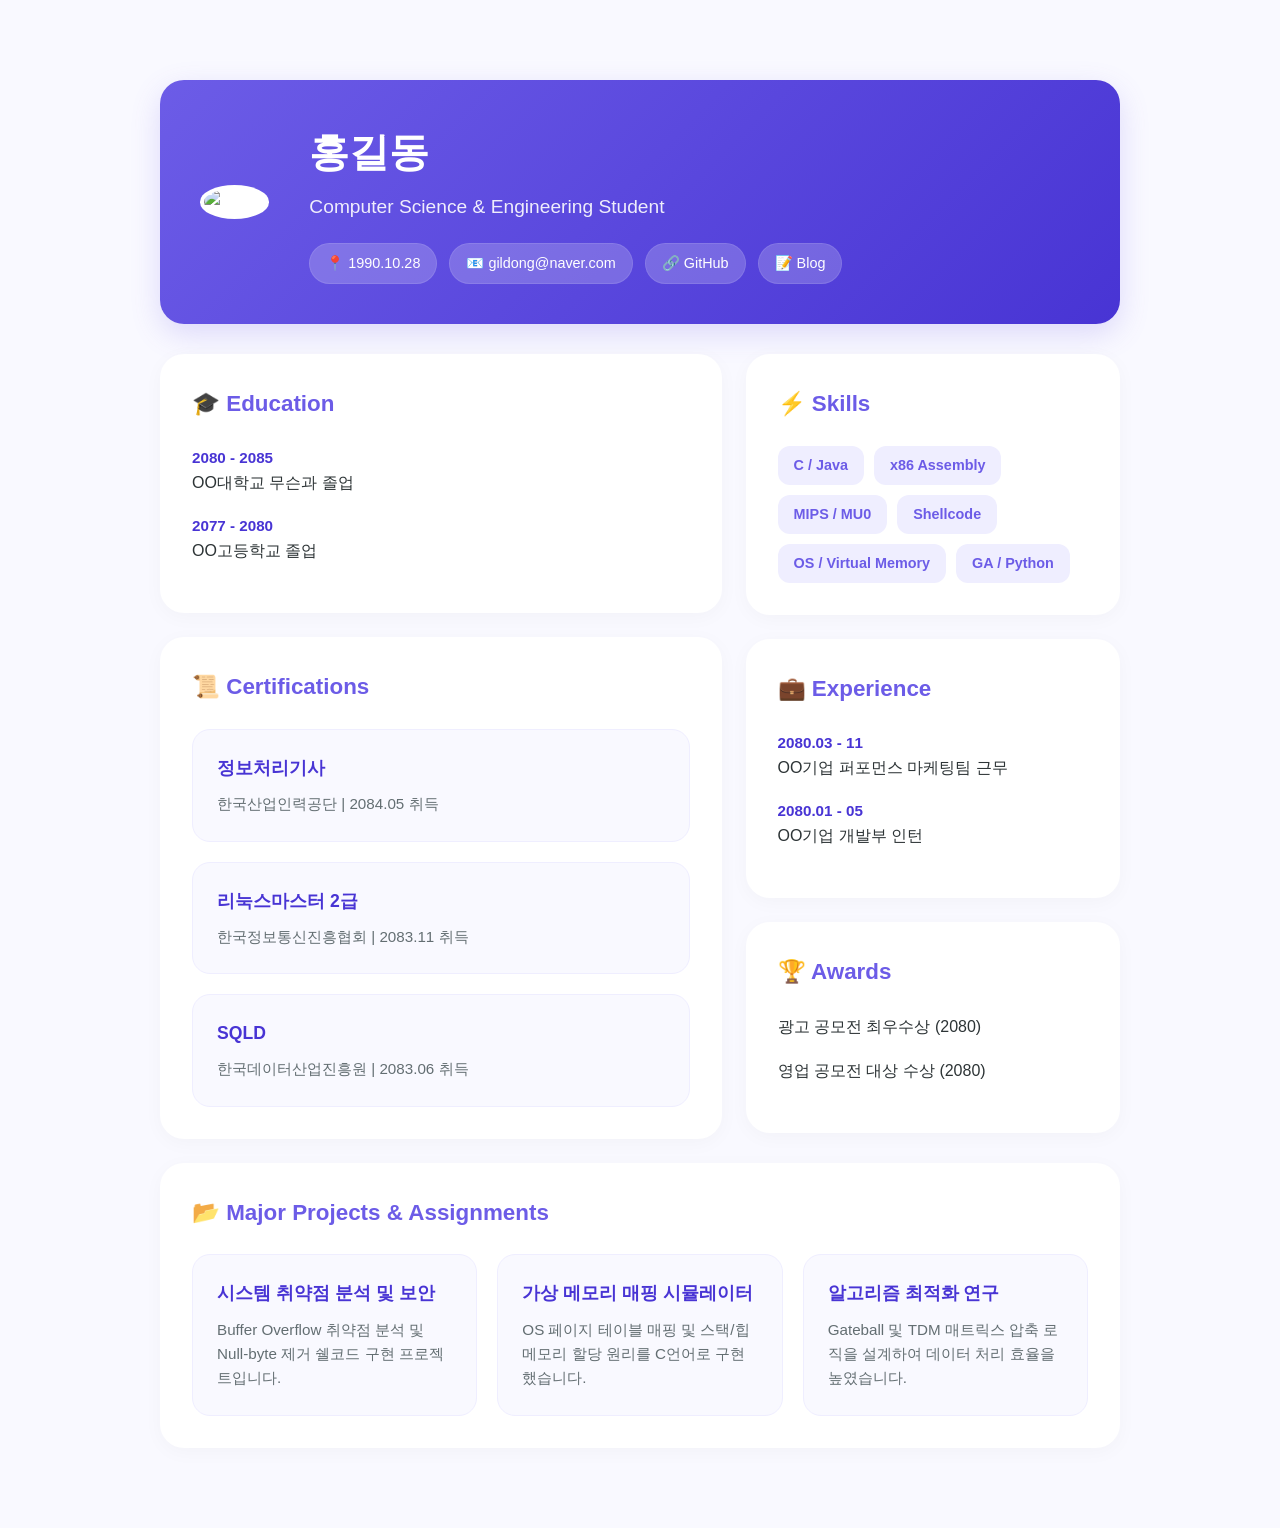
==== index.html @ 8fa71505 "v2" ====
<!doctype html>
<html lang="ko">
  <head>
    <meta charset="UTF-8" />
    <meta name="viewport" content="width=device-width, initial-scale=1.0" />
    <title>Dev Portfolio - Purple Edition</title>
    <link rel="stylesheet" href="Portfolio.css" />
  </head>
  <body>
    <main class="wrapper">
      <section class="profile-card">
        <div class="profile-img">
          <img src="https://via.placeholder.com/150" alt="Profile" />
        </div>
        <div class="profile-details">
          <h1>홍길동</h1>
          <p class="subtitle">Computer Science & Engineering Student</p>
          <div class="contact-tags">
            <span class="contact-link" style="cursor: default"
              >📍 1990.10.28</span
            >
            <a href="mailto:gildong@naver.com" class="contact-link"
              >📧 gildong@naver.com</a
            >
            <a
              href="https://github.com/gildong"
              target="_blank"
              class="contact-link"
              >🔗 GitHub</a
            >
            <a
              href="https://blog.naver.com/gildong"
              target="_blank"
              class="contact-link"
              >📝 Blog</a
            >
          </div>
        </div>
      </section>

      <div class="content-grid">
        <div class="grid-item">
          <section class="info-block">
            <h2>🎓 Education</h2>
            <ul class="list">
              <li>
                <span class="date">2080 - 2085</span>
                <span class="text">OO대학교 무슨과 졸업</span>
              </li>
              <li>
                <span class="date">2077 - 2080</span>
                <span class="text">OO고등학교 졸업</span>
              </li>
            </ul>
          </section>

          <section class="info-block">
            <h2>📜 Certifications</h2>
            <div class="card-container">
              <div class="item-card">
                <h3>정보처리기사</h3>
                <p>한국산업인력공단 | 2084.05 취득</p>
              </div>
              <div class="item-card">
                <h3>리눅스마스터 2급</h3>
                <p>한국정보통신진흥협회 | 2083.11 취득</p>
              </div>
              <div class="item-card">
                <h3>SQLD</h3>
                <p>한국데이터산업진흥원 | 2083.06 취득</p>
              </div>
            </div>
          </section>
        </div>

        <div class="grid-item">
          <section class="info-block">
            <h2>⚡ Skills</h2>
            <div class="skill-tags">
              <span class="tag">C / Java</span>
              <span class="tag">x86 Assembly</span>
              <span class="tag">MIPS / MU0</span>
              <span class="tag">Shellcode</span>
              <span class="tag">OS / Virtual Memory</span>
              <span class="tag">GA / Python</span>
            </div>
          </section>

          <section class="info-block">
            <h2>💼 Experience</h2>
            <ul class="list">
              <li>
                <span class="date">2080.03 - 11</span>
                <span class="text">OO기업 퍼포먼스 마케팅팀 근무</span>
              </li>
              <li>
                <span class="date">2080.01 - 05</span>
                <span class="text">OO기업 개발부 인턴</span>
              </li>
            </ul>
          </section>

          <section class="info-block">
            <h2>🏆 Awards</h2>
            <ul class="list">
              <li>
                <span class="text">광고 공모전 최우수상 (2080)</span>
              </li>
              <li>
                <span class="text">영업 공모전 대상 수상 (2080)</span>
              </li>
            </ul>
          </section>
        </div>
      </div>

      <section class="info-block">
        <h2>📂 Major Projects & Assignments</h2>
        <div class="card-container">
          <div class="item-card">
            <h3>시스템 취약점 분석 및 보안</h3>
            <p>
              Buffer Overflow 취약점 분석 및 Null-byte 제거 쉘코드 구현
              프로젝트입니다.
            </p>
          </div>
          <div class="item-card">
            <h3>가상 메모리 매핑 시뮬레이터</h3>
            <p>
              OS 페이지 테이블 매핑 및 스택/힙 메모리 할당 원리를 C언어로
              구현했습니다.
            </p>
          </div>
          <div class="item-card">
            <h3>알고리즘 최적화 연구</h3>
            <p>
              Gateball 및 TDM 매트릭스 압축 로직을 설계하여 데이터 처리 효율을
              높였습니다.
            </p>
          </div>
        </div>
      </section>
    </main>
  </body>
</html>
---- Portfolio.css ----
/* 변수 설정: 보라색 테마 */
:root {
  --primary-purple: #6c5ce7;
  --dark-purple: #4834d4;
  --light-purple: #efeeff;
  --bg-color: #f9f9ff;
  --card-bg: #ffffff;
  --text-main: #2d3436;
  --text-sub: #636e72;
  --white: #ffffff;
}

* {
  margin: 0;
  padding: 0;
  box-sizing: border-box;
}

body {
  background-color: var(--bg-color);
  color: var(--text-main);
  font-family:
    'Pretendard',
    -apple-system,
    sans-serif;
  line-height: 1.6;
}

.wrapper {
  max-width: 1000px;
  margin: 60px auto;
  padding: 20px;
}

/* 프로필 카드 섹션 */
.profile-card {
  background: linear-gradient(
    135deg,
    var(--primary-purple),
    var(--dark-purple)
  );
  border-radius: 24px;
  padding: 40px;
  display: flex;
  align-items: center;
  gap: 40px;
  color: var(--white);
  margin-bottom: 30px;
  box-shadow: 0 10px 30px rgba(108, 92, 231, 0.2);
}

.profile-img {
  flex-shrink: 0;
}

.profile-img img {
  width: 150px;
  height: 150px;
  border-radius: 50%;
  border: 4px solid rgba(255, 255, 255, 0.3);
  object-fit: cover;
  background-color: var(--white);
}

.profile-details h1 {
  font-size: 2.5rem;
  margin-bottom: 8px;
}

.subtitle {
  font-size: 1.2rem;
  opacity: 0.9;
  margin-bottom: 20px;
}

/* 클릭 가능한 링크 스타일 */
.contact-tags {
  display: flex;
  flex-wrap: wrap;
  gap: 12px;
}

.contact-link {
  background: rgba(255, 255, 255, 0.2);
  color: var(--white);
  padding: 8px 16px;
  border-radius: 30px;
  font-size: 0.9rem;
  text-decoration: none;
  transition: all 0.3s ease;
  display: flex;
  align-items: center;
  gap: 8px;
  border: 1px solid rgba(255, 255, 255, 0.1);
}

.contact-link:hover {
  background: var(--white);
  color: var(--primary-purple);
  transform: translateY(-2px);
}

/* 그리드 레이아웃 */
.content-grid {
  display: grid;
  grid-template-columns: 1.5fr 1fr;
  gap: 24px;
  margin-bottom: 24px;
}

.grid-item {
  display: flex;
  flex-direction: column;
  gap: 24px;
}

.info-block {
  background: var(--card-bg);
  padding: 32px;
  border-radius: 24px;
  box-shadow: 0 4px 20px rgba(0, 0, 0, 0.03);
}

.info-block h2 {
  font-size: 1.4rem;
  color: var(--primary-purple);
  margin-bottom: 24px;
  display: flex;
  align-items: center;
  gap: 12px;
}

/* 리스트 스타일 */
.list {
  list-style: none;
}

.list li {
  margin-bottom: 18px;
  display: flex;
  flex-direction: column;
}

.list .date {
  font-weight: bold;
  color: var(--dark-purple);
  font-size: 0.95rem;
}

.list .text {
  color: var(--text-main);
  font-size: 1rem;
}

/* 스킬 태그 */
.skill-tags {
  display: flex;
  flex-wrap: wrap;
  gap: 10px;
}

.tag {
  background-color: var(--light-purple);
  color: var(--primary-purple);
  padding: 8px 16px;
  border-radius: 12px;
  font-weight: bold;
  font-size: 0.9rem;
}

/* 프로젝트 및 자격증 카드 */
.card-container {
  display: grid;
  grid-template-columns: repeat(auto-fit, minmax(280px, 1fr));
  gap: 20px;
}

.item-card {
  background-color: var(--bg-color);
  padding: 24px;
  border-radius: 18px;
  border: 1px solid var(--light-purple);
  transition: all 0.3s ease;
}

.item-card:hover {
  transform: translateY(-5px);
  border-color: var(--primary-purple);
  box-shadow: 0 8px 15px rgba(108, 92, 231, 0.1);
}

.item-card h3 {
  font-size: 1.1rem;
  margin-bottom: 10px;
  color: var(--dark-purple);
}

.item-card p {
  font-size: 0.95rem;
  color: var(--text-sub);
}

/* 모바일 & 태블릿 반응형 */
@media screen and (max-width: 768px) {
  .wrapper {
    margin: 20px auto;
  }

  .profile-card {
    flex-direction: column;
    text-align: center;
    padding: 40px 20px;
  }

  .contact-tags {
    justify-content: center;
  }

  .content-grid {
    grid-template-columns: 1fr;
  }

  .info-block {
    text-align: center;
  }

  .list li {
    align-items: center;
  }

  .skill-tags {
    justify-content: center;
  }
}
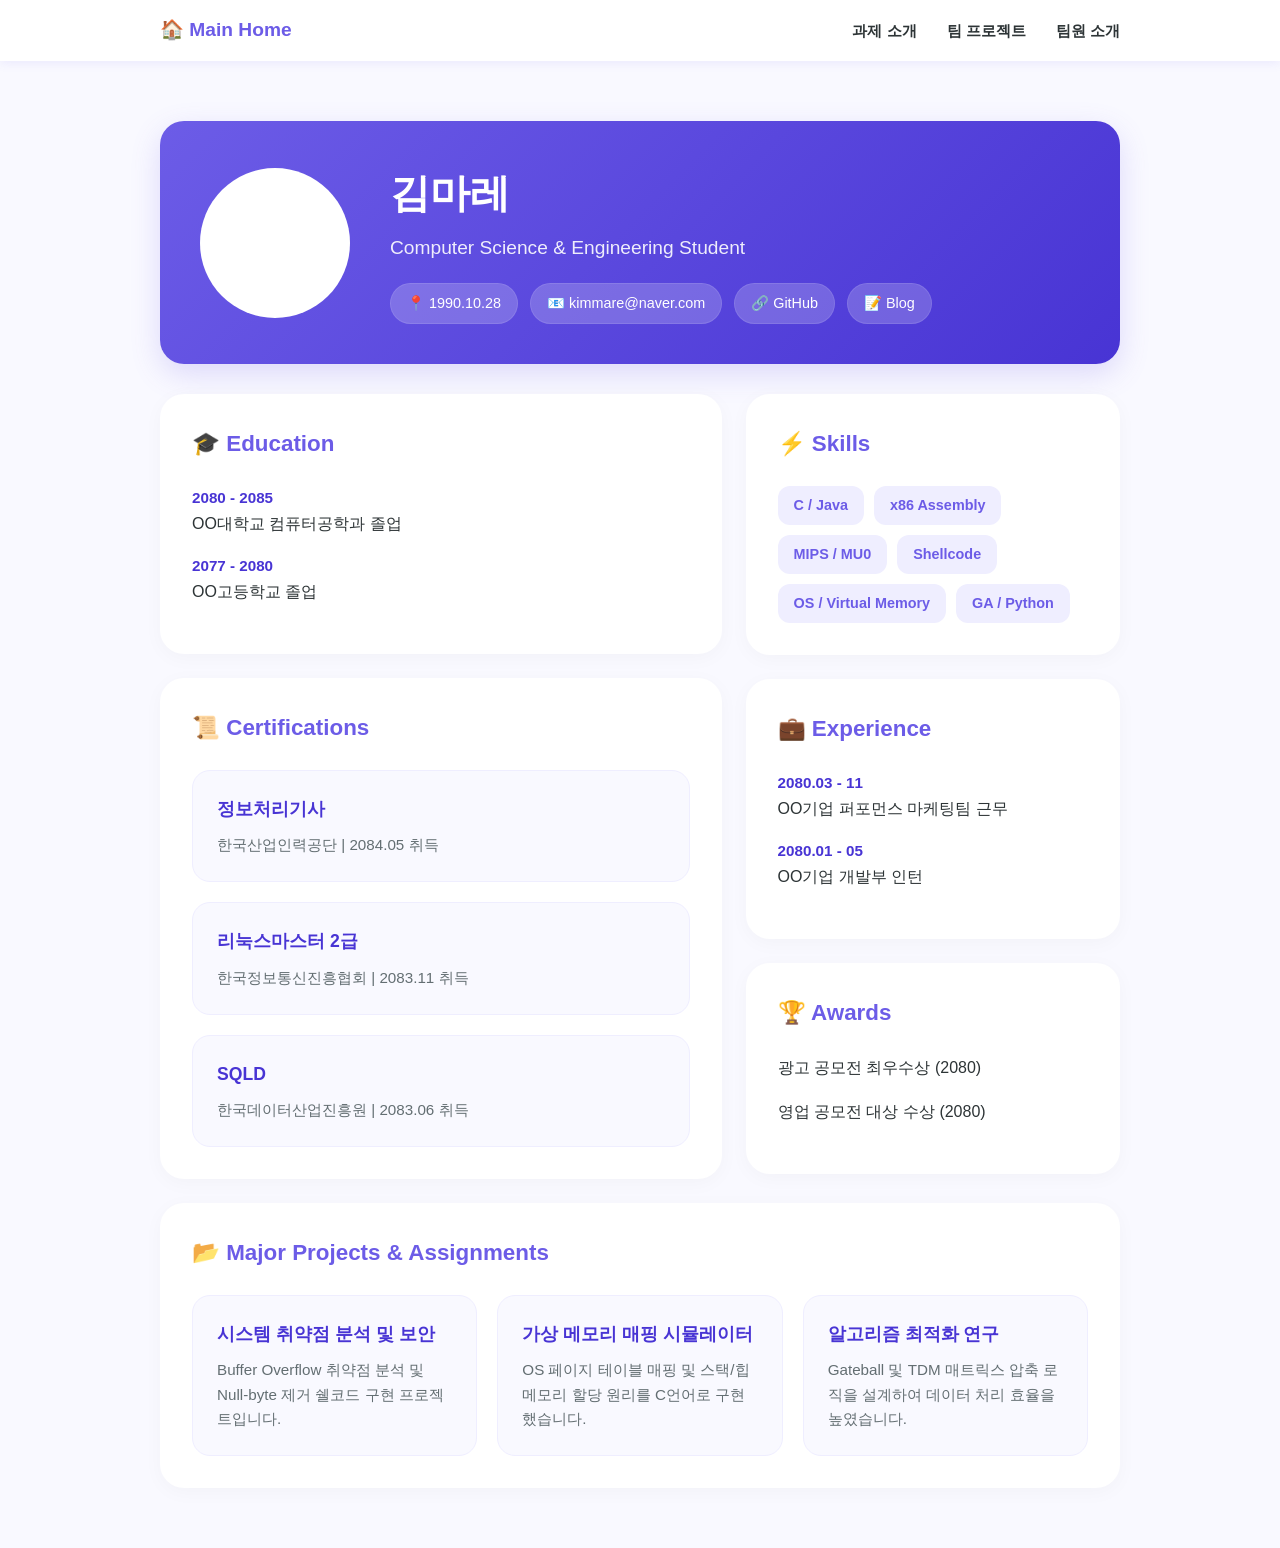
==== commit d12f560e: "v3" ====
--- a/index.html
+++ b/index.html
@@ -4,32 +4,45 @@
     <meta charset="UTF-8" />
     <meta name="viewport" content="width=device-width, initial-scale=1.0" />
     <title>Dev Portfolio - Purple Edition</title>
-    <link rel="stylesheet" href="Portfolio.css" />
+    <link rel="stylesheet" href="style.css" />
   </head>
   <body>
+    <header class="top-nav">
+      <div class="nav-container">
+        <div class="nav-left">
+          <a href="index.html" class="logo">🏠 Main Home</a>
+        </div>
+        <ul class="nav-right">
+          <li><a href="assignments.html">과제 소개</a></li>
+          <li><a href="project.html">팀 프로젝트</a></li>
+          <li><a href="team.html">팀원 소개</a></li>
+        </ul>
+      </div>
+    </header>
+
     <main class="wrapper">
       <section class="profile-card">
         <div class="profile-img">
           <img src="https://via.placeholder.com/150" alt="Profile" />
         </div>
         <div class="profile-details">
-          <h1>홍길동</h1>
+          <h1>김마레</h1>
           <p class="subtitle">Computer Science & Engineering Student</p>
           <div class="contact-tags">
             <span class="contact-link" style="cursor: default"
               >📍 1990.10.28</span
             >
-            <a href="mailto:gildong@naver.com" class="contact-link"
-              >📧 gildong@naver.com</a
+            <a href="mailto:kimmare@naver.com" class="contact-link"
+              >📧 kimmare@naver.com</a
             >
             <a
-              href="https://github.com/gildong"
+              href="https://github.com/kimmare"
               target="_blank"
               class="contact-link"
               >🔗 GitHub</a
             >
             <a
-              href="https://blog.naver.com/gildong"
+              href="https://blog.naver.com/kimmare"
               target="_blank"
               class="contact-link"
               >📝 Blog</a
@@ -45,7 +58,7 @@
             <ul class="list">
               <li>
                 <span class="date">2080 - 2085</span>
-                <span class="text">OO대학교 무슨과 졸업</span>
+                <span class="text">OO대학교 컴퓨터공학과 졸업</span>
               </li>
               <li>
                 <span class="date">2077 - 2080</span>
--- a/style.css
+++ b/style.css
@@ -0,0 +1,342 @@
+/* 변수 설정: 보라색 테마 */
+:root {
+  --primary-purple: #6c5ce7;
+  --dark-purple: #4834d4;
+  --light-purple: #efeeff;
+  --bg-color: #f9f9ff;
+  --card-bg: #ffffff;
+  --text-main: #2d3436;
+  --text-sub: #636e72;
+  --white: #ffffff;
+}
+
+* {
+  margin: 0;
+  padding: 0;
+  box-sizing: border-box;
+}
+
+body {
+  background-color: var(--bg-color);
+  color: var(--text-main);
+  font-family:
+    'Pretendard',
+    -apple-system,
+    sans-serif;
+  line-height: 1.6;
+}
+
+/* =========================================
+   상단 네비게이션 바 스타일
+========================================= */
+.top-nav {
+  background-color: var(--card-bg);
+  box-shadow: 0 2px 10px rgba(108, 92, 231, 0.1);
+  position: sticky;
+  top: 0;
+  z-index: 1000;
+}
+
+.nav-container {
+  max-width: 1000px;
+  margin: 0 auto;
+  padding: 15px 20px;
+  display: flex;
+  justify-content: space-between;
+  align-items: center;
+}
+
+.logo {
+  font-size: 1.2rem;
+  font-weight: 800;
+  color: var(--primary-purple);
+  text-decoration: none;
+  transition: color 0.3s;
+}
+
+.logo:hover {
+  color: var(--dark-purple);
+}
+
+.nav-right {
+  display: flex;
+  gap: 30px;
+  list-style: none;
+}
+
+.nav-right a {
+  text-decoration: none;
+  color: var(--text-main);
+  font-weight: 600;
+  font-size: 0.95rem;
+  transition: color 0.3s ease;
+}
+
+.nav-right a:hover {
+  color: var(--primary-purple);
+}
+
+/* =========================================
+   메인 콘텐츠 스타일
+========================================= */
+.wrapper {
+  max-width: 1000px;
+  margin: 40px auto;
+  padding: 20px;
+}
+
+/* 프로필 카드 섹션 (수정됨: 이미지 찌그러짐 방지) */
+.profile-card {
+  background: linear-gradient(
+    135deg,
+    var(--primary-purple),
+    var(--dark-purple)
+  );
+  border-radius: 24px;
+  padding: 40px;
+  display: flex;
+  align-items: center;
+  gap: 40px;
+  color: var(--white);
+  margin-bottom: 30px;
+  box-shadow: 0 10px 30px rgba(108, 92, 231, 0.2);
+}
+
+.profile-img {
+  flex-shrink: 0;
+  width: 150px;
+  height: 150px;
+}
+
+.profile-img img {
+  width: 100%;
+  height: 100%;
+  border-radius: 50%; /* 완벽한 동그라미 */
+  border: 4px solid rgba(255, 255, 255, 0.3);
+  object-fit: cover;
+  background-color: var(--white);
+  display: block;
+}
+
+.profile-details h1 {
+  font-size: 2.5rem;
+  margin-bottom: 8px;
+}
+
+.subtitle {
+  font-size: 1.2rem;
+  opacity: 0.9;
+  margin-bottom: 20px;
+}
+
+.contact-tags {
+  display: flex;
+  flex-wrap: wrap;
+  gap: 12px;
+}
+
+.contact-link {
+  background: rgba(255, 255, 255, 0.2);
+  color: var(--white);
+  padding: 8px 16px;
+  border-radius: 30px;
+  font-size: 0.9rem;
+  text-decoration: none;
+  transition: all 0.3s ease;
+  display: flex;
+  align-items: center;
+  gap: 8px;
+  border: 1px solid rgba(255, 255, 255, 0.1);
+}
+
+.contact-link:hover {
+  background: var(--white);
+  color: var(--primary-purple);
+  transform: translateY(-2px);
+}
+
+/* 그리드 레이아웃 */
+.content-grid {
+  display: grid;
+  grid-template-columns: 1.5fr 1fr;
+  gap: 24px;
+  margin-bottom: 24px;
+}
+
+.grid-item {
+  display: flex;
+  flex-direction: column;
+  gap: 24px;
+}
+
+.info-block {
+  background: var(--card-bg);
+  padding: 32px;
+  border-radius: 24px;
+  box-shadow: 0 4px 20px rgba(0, 0, 0, 0.03);
+}
+
+.info-block.full-width {
+  grid-column: 1 / -1;
+}
+
+.info-block h2 {
+  font-size: 1.4rem;
+  color: var(--primary-purple);
+  margin-bottom: 24px;
+  display: flex;
+  align-items: center;
+  gap: 12px;
+}
+
+.list {
+  list-style: none;
+}
+
+.list li {
+  margin-bottom: 18px;
+  display: flex;
+  flex-direction: column;
+}
+
+.list .date {
+  font-weight: bold;
+  color: var(--dark-purple);
+  font-size: 0.95rem;
+}
+
+.list .text {
+  color: var(--text-main);
+  font-size: 1rem;
+}
+
+.skill-tags {
+  display: flex;
+  flex-wrap: wrap;
+  gap: 10px;
+}
+
+.tag {
+  background-color: var(--light-purple);
+  color: var(--primary-purple);
+  padding: 8px 16px;
+  border-radius: 12px;
+  font-weight: bold;
+  font-size: 0.9rem;
+}
+
+/* 프로젝트 및 카드 컴포넌트 */
+.card-container {
+  display: grid;
+  grid-template-columns: repeat(auto-fit, minmax(280px, 1fr));
+  gap: 20px;
+}
+
+.item-card {
+  background-color: var(--bg-color);
+  padding: 24px;
+  border-radius: 18px;
+  border: 1px solid var(--light-purple);
+  transition: all 0.3s ease;
+  display: flex;
+  flex-direction: column;
+  height: 100%;
+}
+
+.item-card:hover {
+  transform: translateY(-5px);
+  border-color: var(--primary-purple);
+  box-shadow: 0 8px 15px rgba(108, 92, 231, 0.1);
+}
+
+.item-card h3 {
+  font-size: 1.1rem;
+  margin-bottom: 10px;
+  color: var(--dark-purple);
+}
+
+.item-card p {
+  font-size: 0.95rem;
+  color: var(--text-sub);
+  flex-grow: 1;
+}
+
+/* 팀원 카드 전용 스타일 */
+.team-card {
+  align-items: center;
+  text-align: center;
+}
+
+.team-card img {
+  width: 100px;
+  height: 100px;
+  border-radius: 50%;
+  margin-bottom: 15px;
+  object-fit: cover;
+  border: 3px solid var(--light-purple);
+}
+
+/* 버튼 스타일 */
+.btn {
+  display: inline-block;
+  padding: 10px 20px;
+  background-color: var(--primary-purple);
+  color: white;
+  text-decoration: none;
+  border-radius: 8px;
+  font-weight: bold;
+  text-align: center;
+  margin-top: 15px;
+  transition: background-color 0.3s;
+}
+
+.btn:hover {
+  background-color: var(--dark-purple);
+}
+
+/* =========================================
+   모바일 & 태블릿 반응형 처리
+========================================= */
+@media screen and (max-width: 768px) {
+  .nav-container {
+    flex-direction: column;
+    gap: 15px;
+    padding: 15px;
+  }
+
+  .nav-right {
+    gap: 15px;
+    flex-wrap: wrap;
+    justify-content: center;
+  }
+
+  .wrapper {
+    margin: 20px auto;
+  }
+
+  .profile-card {
+    flex-direction: column;
+    text-align: center;
+    padding: 40px 20px;
+  }
+
+  .contact-tags {
+    justify-content: center;
+  }
+
+  .content-grid {
+    grid-template-columns: 1fr;
+  }
+
+  .info-block {
+    text-align: center;
+  }
+
+  .list li {
+    align-items: center;
+  }
+
+  .skill-tags {
+    justify-content: center;
+  }
+}
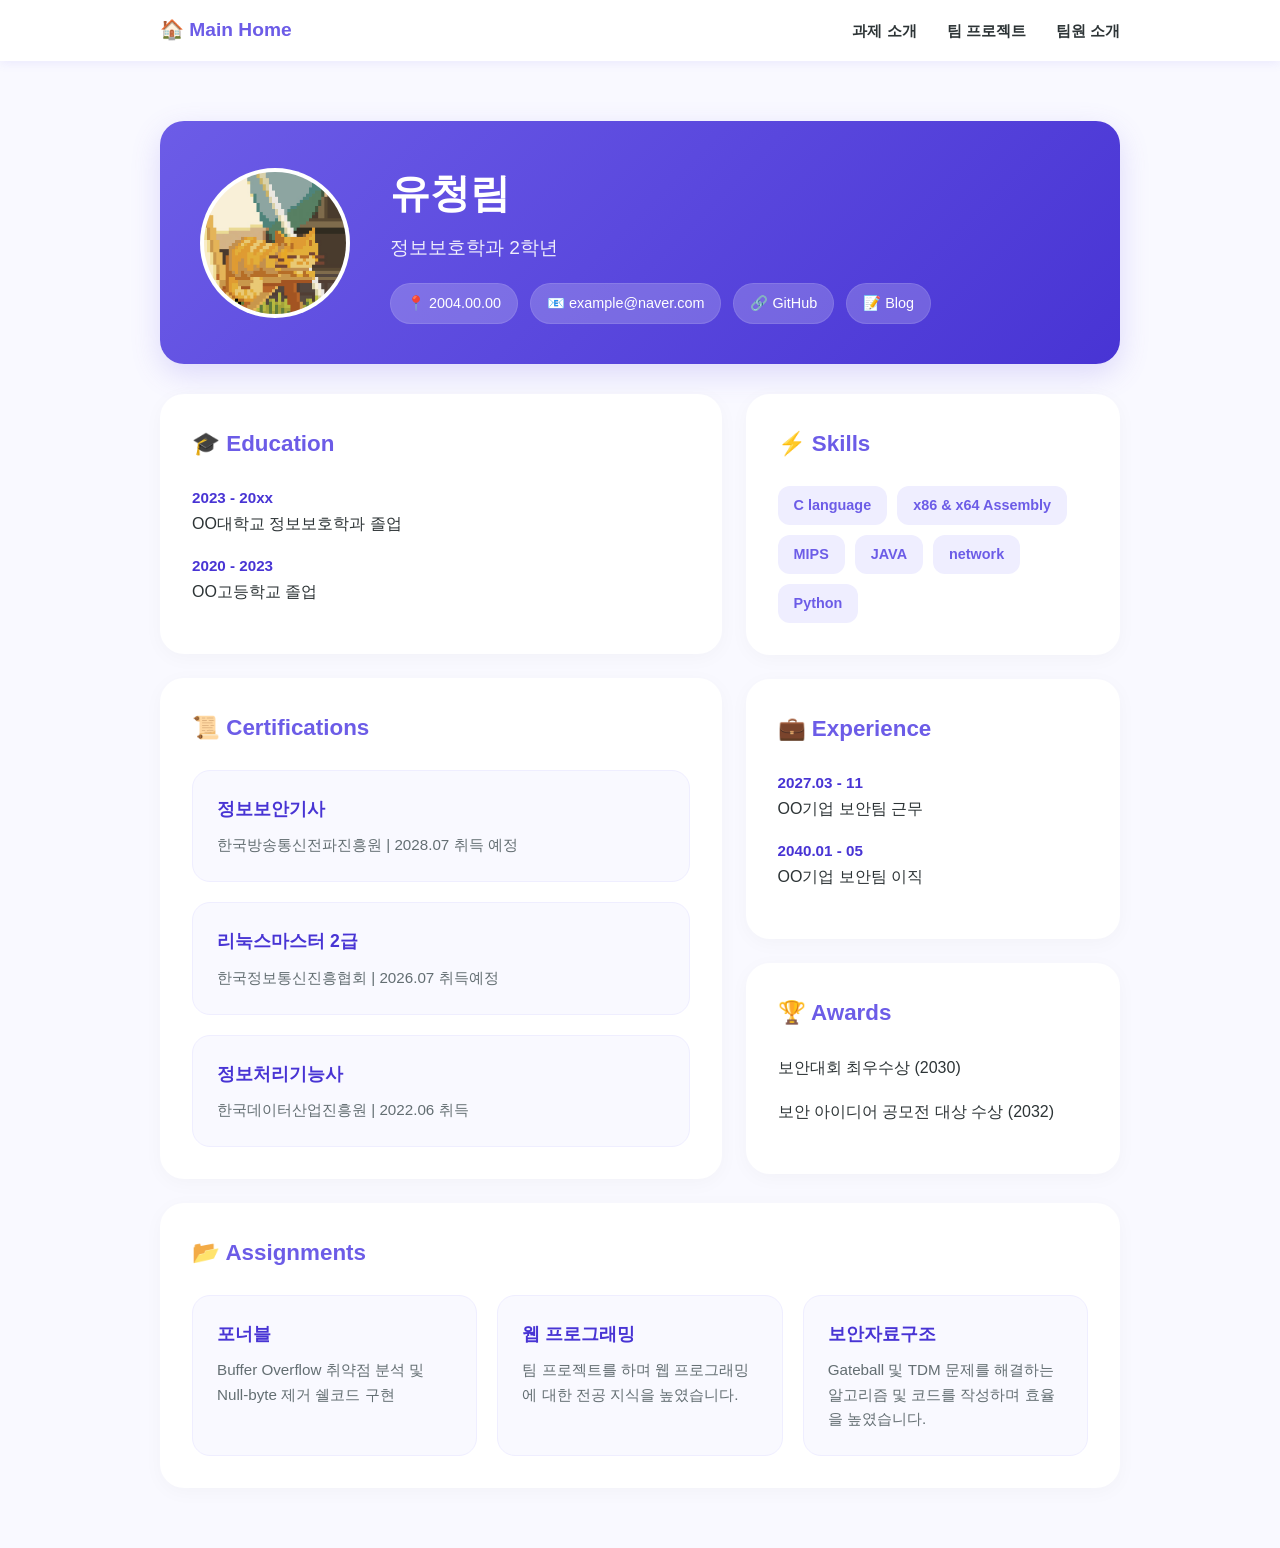
==== commit 073ce902: "v4" ====
--- a/index.html
+++ b/index.html
@@ -23,26 +23,26 @@
     <main class="wrapper">
       <section class="profile-card">
         <div class="profile-img">
-          <img src="https://via.placeholder.com/150" alt="Profile" />
+          <img src="profile.jpg" alt="Profile" />
         </div>
         <div class="profile-details">
-          <h1>김마레</h1>
-          <p class="subtitle">Computer Science & Engineering Student</p>
+          <h1>유청림</h1>
+          <p class="subtitle">정보보호학과 2학년</p>
           <div class="contact-tags">
             <span class="contact-link" style="cursor: default"
-              >📍 1990.10.28</span
+              >📍 2004.00.00</span
             >
-            <a href="mailto:kimmare@naver.com" class="contact-link"
-              >📧 kimmare@naver.com</a
+            <a href="mailto:example@naver.com" class="contact-link"
+              >📧 example@naver.com</a
             >
             <a
-              href="https://github.com/kimmare"
+              href="https://github.com/Rocheong"
               target="_blank"
               class="contact-link"
               >🔗 GitHub</a
             >
             <a
-              href="https://blog.naver.com/kimmare"
+              href="https://blog.naver.com/rocheong1714"
               target="_blank"
               class="contact-link"
               >📝 Blog</a
@@ -57,11 +57,11 @@
             <h2>🎓 Education</h2>
             <ul class="list">
               <li>
-                <span class="date">2080 - 2085</span>
-                <span class="text">OO대학교 컴퓨터공학과 졸업</span>
+                <span class="date">2023 - 20xx</span>
+                <span class="text">OO대학교 정보보호학과 졸업</span>
               </li>
               <li>
-                <span class="date">2077 - 2080</span>
+                <span class="date">2020 - 2023</span>
                 <span class="text">OO고등학교 졸업</span>
               </li>
             </ul>
@@ -71,16 +71,16 @@
             <h2>📜 Certifications</h2>
             <div class="card-container">
               <div class="item-card">
-                <h3>정보처리기사</h3>
-                <p>한국산업인력공단 | 2084.05 취득</p>
+                <h3>정보보안기사</h3>
+                <p>한국방송통신전파진흥원 | 2028.07 취득 예정</p>
               </div>
               <div class="item-card">
                 <h3>리눅스마스터 2급</h3>
-                <p>한국정보통신진흥협회 | 2083.11 취득</p>
+                <p>한국정보통신진흥협회 | 2026.07 취득예정</p>
               </div>
               <div class="item-card">
-                <h3>SQLD</h3>
-                <p>한국데이터산업진흥원 | 2083.06 취득</p>
+                <h3>정보처리기능사</h3>
+                <p>한국데이터산업진흥원 | 2022.06 취득</p>
               </div>
             </div>
           </section>
@@ -90,12 +90,12 @@
           <section class="info-block">
             <h2>⚡ Skills</h2>
             <div class="skill-tags">
-              <span class="tag">C / Java</span>
-              <span class="tag">x86 Assembly</span>
-              <span class="tag">MIPS / MU0</span>
-              <span class="tag">Shellcode</span>
-              <span class="tag">OS / Virtual Memory</span>
-              <span class="tag">GA / Python</span>
+              <span class="tag">C language</span>
+              <span class="tag">x86 & x64 Assembly</span>
+              <span class="tag">MIPS</span>
+              <span class="tag">JAVA</span>
+              <span class="tag">network</span>
+              <span class="tag">Python</span>
             </div>
           </section>
 
@@ -103,12 +103,12 @@
             <h2>💼 Experience</h2>
             <ul class="list">
               <li>
-                <span class="date">2080.03 - 11</span>
-                <span class="text">OO기업 퍼포먼스 마케팅팀 근무</span>
+                <span class="date">2027.03 - 11</span>
+                <span class="text">OO기업 보안팀 근무</span>
               </li>
               <li>
-                <span class="date">2080.01 - 05</span>
-                <span class="text">OO기업 개발부 인턴</span>
+                <span class="date">2040.01 - 05</span>
+                <span class="text">OO기업 보안팀 이직</span>
               </li>
             </ul>
           </section>
@@ -117,10 +117,10 @@
             <h2>🏆 Awards</h2>
             <ul class="list">
               <li>
-                <span class="text">광고 공모전 최우수상 (2080)</span>
+                <span class="text">보안대회 최우수상 (2030)</span>
               </li>
               <li>
-                <span class="text">영업 공모전 대상 수상 (2080)</span>
+                <span class="text">보안 아이디어 공모전 대상 수상 (2032)</span>
               </li>
             </ul>
           </section>
@@ -128,26 +128,22 @@
       </div>
 
       <section class="info-block">
-        <h2>📂 Major Projects & Assignments</h2>
+        <h2>📂 Assignments</h2>
         <div class="card-container">
           <div class="item-card">
-            <h3>시스템 취약점 분석 및 보안</h3>
+            <h3>포너블</h3>
+            <p>Buffer Overflow 취약점 분석 및 Null-byte 제거 쉘코드 구현</p>
+          </div>
+          <div class="item-card">
+            <h3>웹 프로그래밍</h3>
             <p>
-              Buffer Overflow 취약점 분석 및 Null-byte 제거 쉘코드 구현
-              프로젝트입니다.
+              팀 프로젝트를 하며 웹 프로그래밍에 대한 전공 지식을 높였습니다.
             </p>
           </div>
           <div class="item-card">
-            <h3>가상 메모리 매핑 시뮬레이터</h3>
+            <h3>보안자료구조</h3>
             <p>
-              OS 페이지 테이블 매핑 및 스택/힙 메모리 할당 원리를 C언어로
-              구현했습니다.
-            </p>
-          </div>
-          <div class="item-card">
-            <h3>알고리즘 최적화 연구</h3>
-            <p>
-              Gateball 및 TDM 매트릭스 압축 로직을 설계하여 데이터 처리 효율을
+              Gateball 및 TDM 문제를 해결하는 알고리즘 및 코드를 작성하며 효율을
               높였습니다.
             </p>
           </div>
--- a/style.css
+++ b/style.css
@@ -340,3 +340,30 @@
     justify-content: center;
   }
 }
+.contact-link-team {
+  background: lightblue;
+  color: var(--white);
+  padding: 8px 16px;
+  border-radius: 30px;
+  font-size: 0.9rem;
+  text-decoration: none;
+  transition: all 0.3s ease;
+  display: flex;
+  align-items: center;
+  gap: 8px;
+  border: 1px solid rgba(255, 255, 255, 0.1);
+  color: black;
+  text-decoration: none;
+}
+.contact-link-team:hover {
+  color: #1a237e;
+}
+
+.links-container {
+  display: flex;
+  flex-direction: row;
+  justify-content: center;
+  gap: 15px;
+  margin-top: 10px !important;
+  width: 100%;
+}
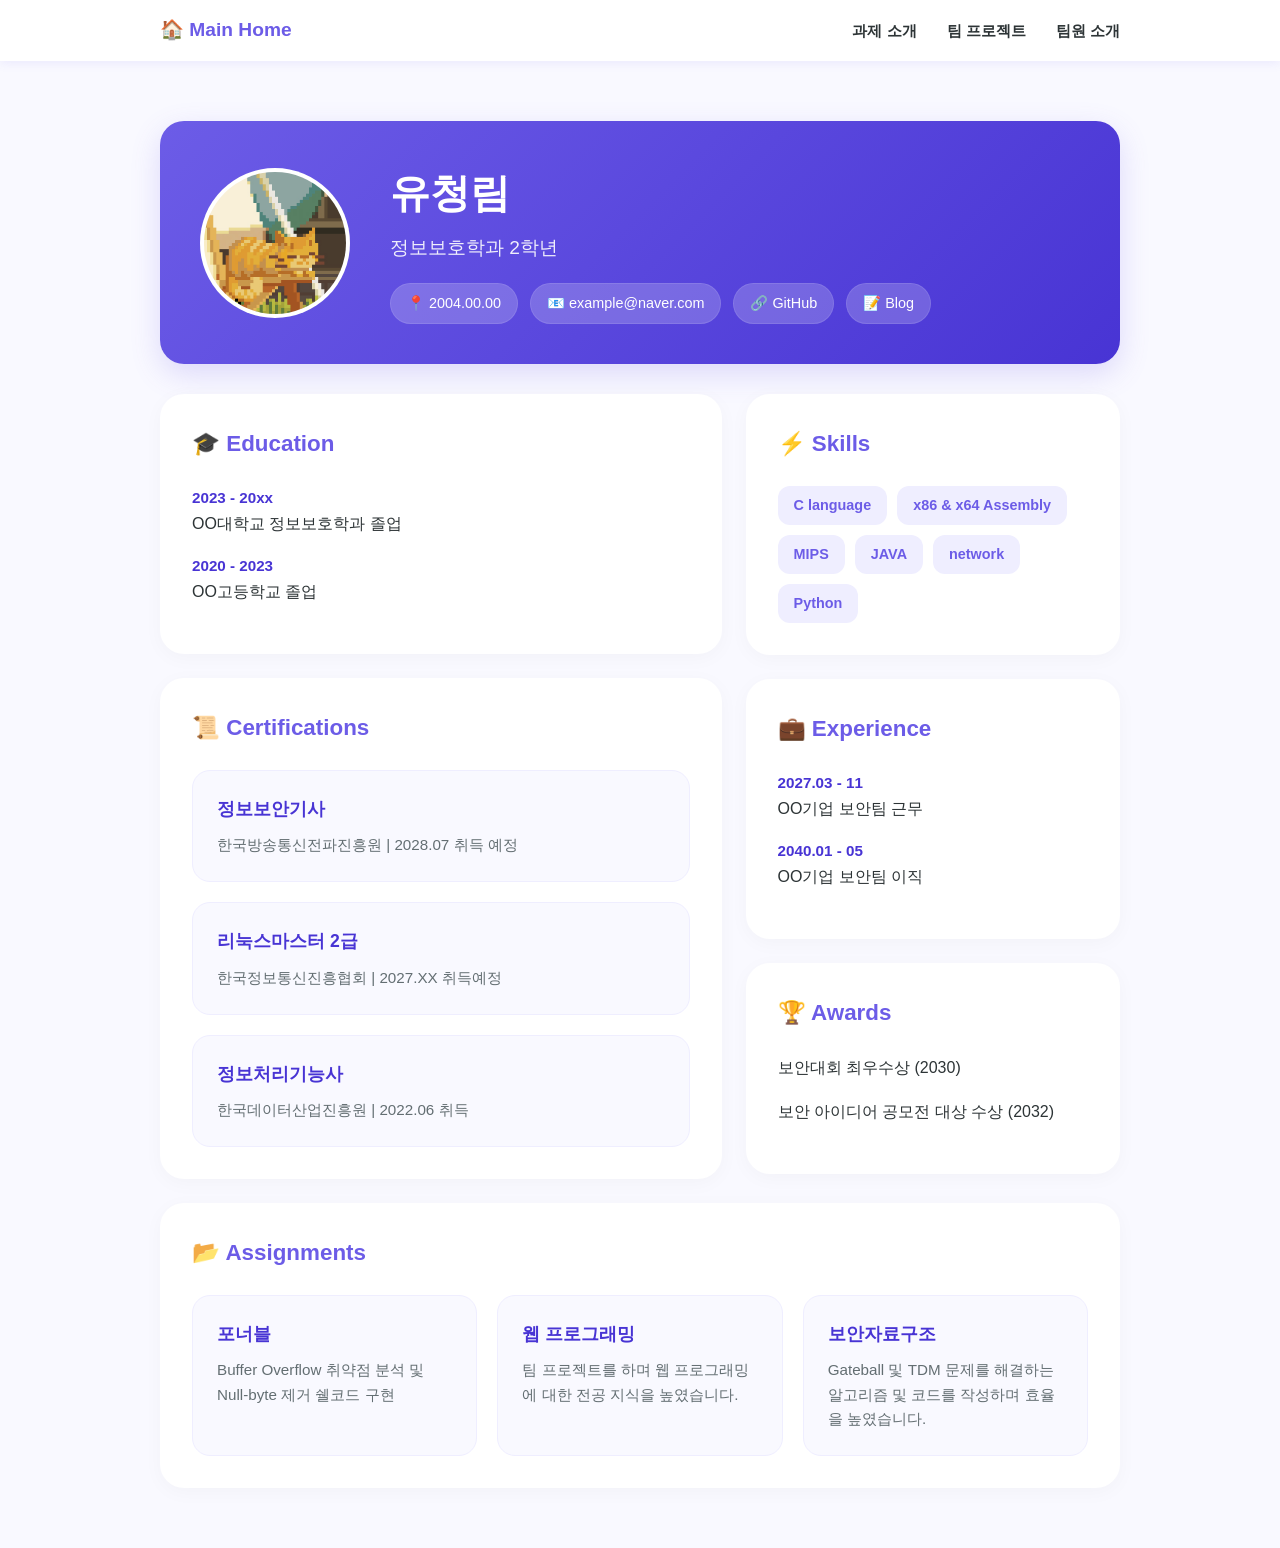
==== commit 6df53d90: "v6" ====
--- a/index.html
+++ b/index.html
@@ -76,7 +76,7 @@
               </div>
               <div class="item-card">
                 <h3>리눅스마스터 2급</h3>
-                <p>한국정보통신진흥협회 | 2026.07 취득예정</p>
+                <p>한국정보통신진흥협회 | 2027.XX 취득예정</p>
               </div>
               <div class="item-card">
                 <h3>정보처리기능사</h3>
